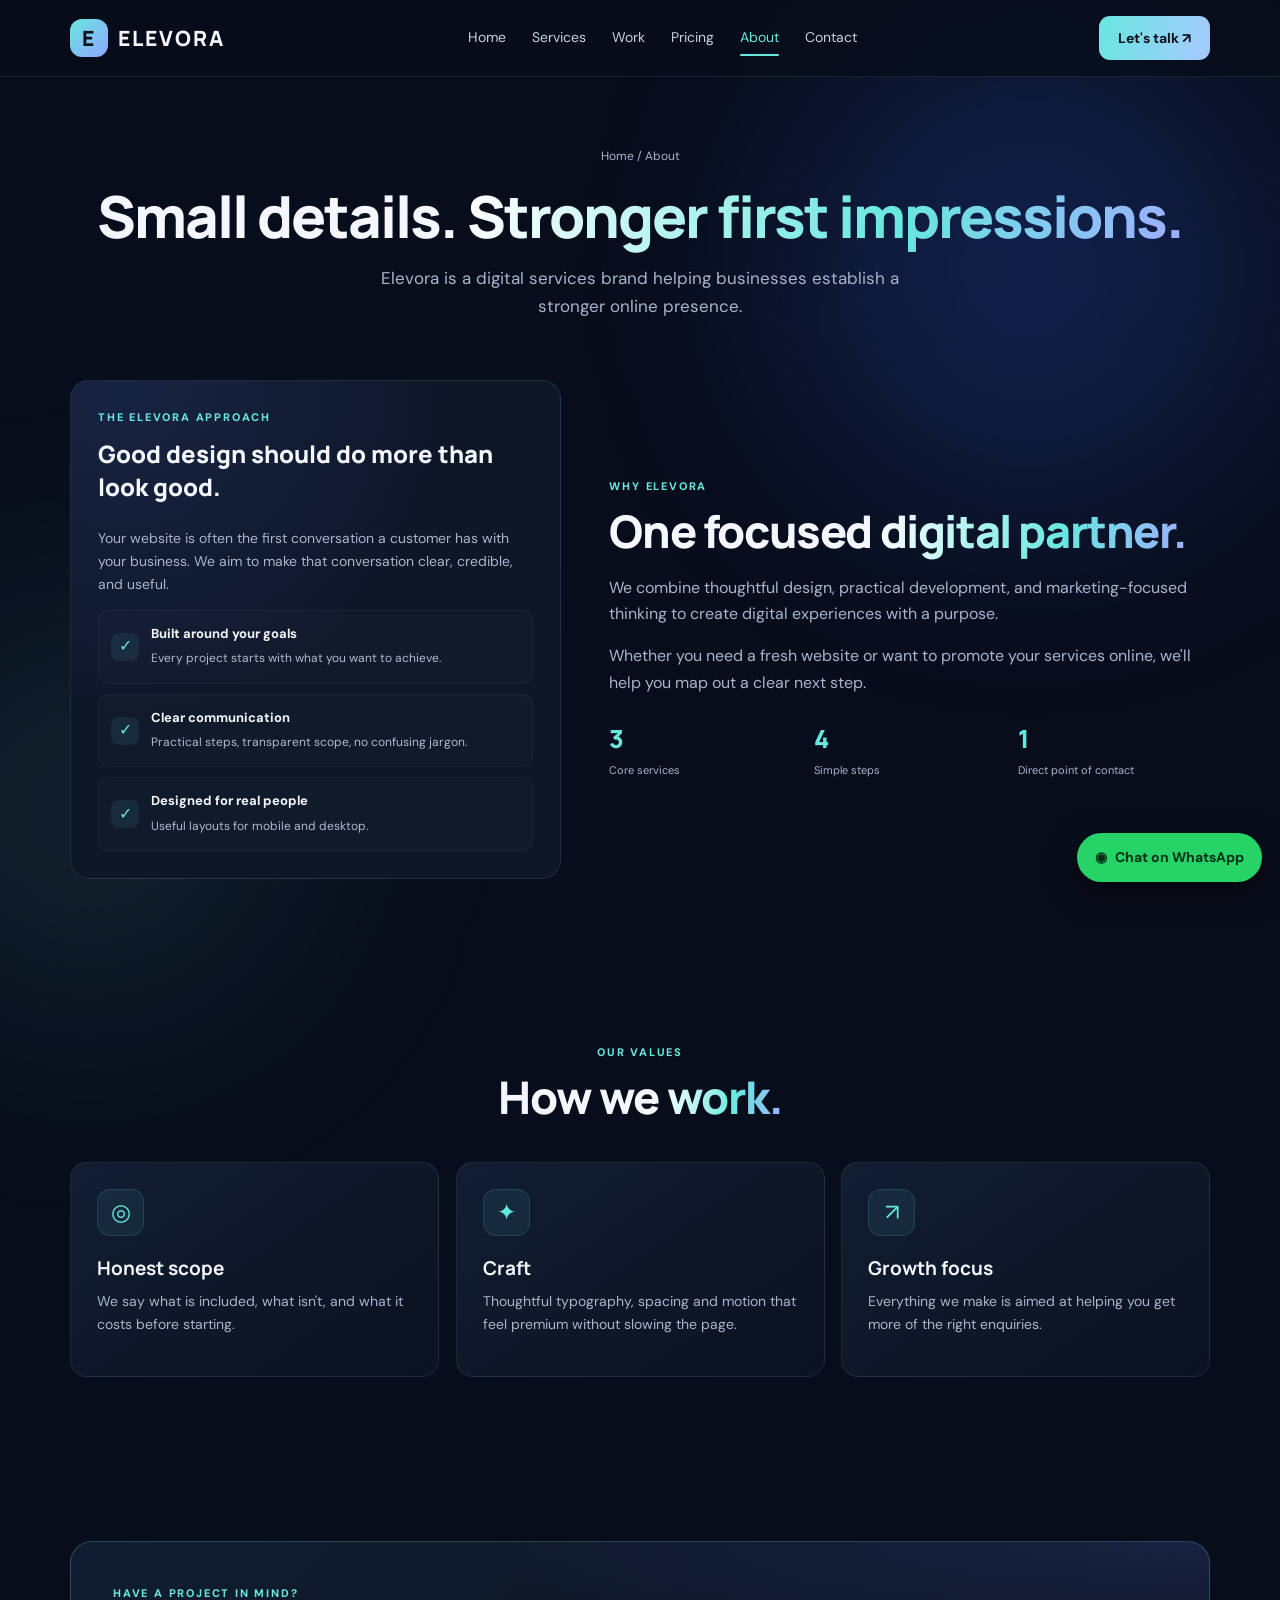
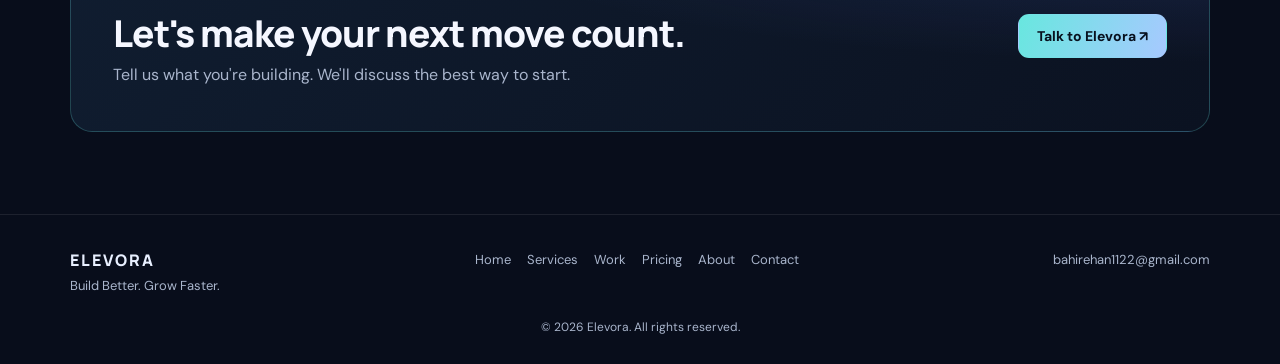
==== about.html @ 5d87586d "Add files via upload" ====
<!doctype html>
<html lang="en">
<head>
<meta charset="utf-8"><meta name="viewport" content="width=device-width,initial-scale=1"><meta name="theme-color" content="#080d1b">
<meta name="description" content="About Elevora: a focused digital partner for websites and Meta Ads.">
<title>About — Elevora</title>
<meta property="og:type" content="website"><meta property="og:title" content="About — Elevora"><meta property="og:description" content="About Elevora: a focused digital partner for websites and Meta Ads."><meta name="twitter:card" content="summary">
<link rel="icon" href="data:image/svg+xml,%3Csvg xmlns='http://www.w3.org/2000/svg' viewBox='0 0 64 64'%3E%3Crect width='64' height='64' rx='16' fill='%2368e7df'/%3E%3Ctext x='32' y='45' font-size='38' font-weight='800' text-anchor='middle' font-family='sans-serif' fill='%2307101c'%3EE%3C/text%3E%3C/svg%3E">
<script type="application/ld+json">{"@context":"https://schema.org","@type":"ProfessionalService","name":"Elevora","description":"Website development and Meta Ads for growing businesses.","email":"bahirehan1122@gmail.com","telephone":"+923397300404","areaServed":"Worldwide","serviceType":["Website development","Meta Ads management","Digital brand presence"]}</script>
<noscript><style>.reveal{opacity:1!important;transform:none!important}</style></noscript>
<link rel="preconnect" href="https://fonts.googleapis.com"><link rel="preconnect" href="https://fonts.gstatic.com" crossorigin>
<link href="https://fonts.googleapis.com/css2?family=DM+Sans:wght@400;500;600;700&family=Manrope:wght@500;600;700;800&display=swap" rel="stylesheet">
<link rel="stylesheet" href="styles.css">
</head>
<body>
<div id="progress"></div><div id="glow"></div>
<a class="skip" href="#main">Skip to content</a>
<header><div class="wrap nav"><a class="brand" href="index.html"><span class="mark">E</span>ELEVORA</a><nav class="links" id="navLinks" aria-label="Main"><a href="index.html">Home</a><a href="services.html">Services</a><a href="work.html">Work</a><a href="pricing.html">Pricing</a><a href="about.html" class="active" aria-current="page">About</a><a href="contact.html">Contact</a></nav><a class="btn primary" href="contact.html">Let's talk ↗</a><button class="menu" id="menuBtn" aria-label="Toggle navigation" aria-expanded="false">☰</button></div></header>
<main id="main">

<section class="page-hero"><div class="wrap"><div class="crumbs"><a href="index.html">Home</a> / About</div><h1>Small details. <span class="grad">Stronger first impressions.</span></h1><p class="lead">Elevora is a digital services brand helping businesses establish a stronger online presence.</p></div></section>
<section style="padding-top:30px"><div class="wrap about-grid"><div class="panel reveal"><div class="kicker">The Elevora approach</div><h3>Good design should do more than look good.</h3><p>Your website is often the first conversation a customer has with your business. We aim to make that conversation clear, credible, and useful.</p>
<div class="principle"><span class="tick" aria-hidden="true">✓</span><div><b>Built around your goals</b><small>Every project starts with what you want to achieve.</small></div></div>
<div class="principle"><span class="tick" aria-hidden="true">✓</span><div><b>Clear communication</b><small>Practical steps, transparent scope, no confusing jargon.</small></div></div>
<div class="principle"><span class="tick" aria-hidden="true">✓</span><div><b>Designed for real people</b><small>Useful layouts for mobile and desktop.</small></div></div></div>
<div class="about-copy reveal"><div class="kicker">Why Elevora</div><h2>One focused <span class="grad">digital partner.</span></h2><p>We combine thoughtful design, practical development, and marketing-focused thinking to create digital experiences with a purpose.</p><p>Whether you need a fresh website or want to promote your services online, we'll help you map out a clear next step.</p>
<div class="stats"><div class="stat"><strong>3</strong><span>Core services</span></div><div class="stat"><strong>4</strong><span>Simple steps</span></div><div class="stat"><strong>1</strong><span>Direct point of contact</span></div></div></div></div></section>
<section><div class="wrap"><div class="head reveal"><div class="kicker">Our values</div><h2>How we <span class="grad">work.</span></h2></div><div class="cards">
<div class="card tilt reveal"><div class="icon" aria-hidden="true">◎</div><h3>Honest scope</h3><p>We say what is included, what isn't, and what it costs before starting.</p></div>
<div class="card tilt reveal"><div class="icon" aria-hidden="true">✦</div><h3>Craft</h3><p>Thoughtful typography, spacing and motion that feel premium without slowing the page.</p></div>
<div class="card tilt reveal"><div class="icon" aria-hidden="true">↗</div><h3>Growth focus</h3><p>Everything we make is aimed at helping you get more of the right enquiries.</p></div></div></div></section>
<section><div class="wrap"><div class="cta reveal"><div><div class="kicker">Have a project in mind?</div><h2>Let's make your next move count.</h2><p>Tell us what you're building. We'll discuss the best way to start.</p></div><a class="btn primary" href="contact.html">Talk to Elevora ↗</a></div></div></section>

</main>
<a class="wa-float" href="https://wa.me/923397300404?text=Hi%20Elevora!" target="_blank" rel="noopener" aria-label="Chat on WhatsApp"><span aria-hidden="true">◉</span><span class="t">Chat on WhatsApp</span></a>
<footer><div class="wrap"><div class="footer-row"><div><div class="footer-brand">ELEVORA</div><div>Build Better. Grow Faster.</div></div><div class="footlinks"><a href="index.html">Home</a><a href="services.html">Services</a><a href="work.html">Work</a><a href="pricing.html">Pricing</a><a href="about.html">About</a><a href="contact.html">Contact</a></div><div class="footlinks"><a href="mailto:bahirehan1122@gmail.com">bahirehan1122@gmail.com</a></div></div><div class="copy">© <span id="year"></span> Elevora. All rights reserved.</div></div></footer>
<script src="script.js"></script>
</body></html>
---- styles.css ----
:root{--bg:#080d1b;--panel:#101a2d;--text:#f5f7ff;--muted:#a9b5cc;--cyan:#68e7df;--blue:#91a5ff;--line:#ffffff16;--max:1140px}
*{box-sizing:border-box}html{scroll-behavior:smooth;scroll-padding-top:84px;overflow-x:clip}
body{margin:0;background:var(--bg);color:var(--text);font:16px/1.65 "DM Sans",sans-serif;overflow-x:hidden}
a{color:inherit;text-decoration:none}h1,h2,h3,p{margin-top:0}
.wrap{width:min(var(--max),calc(100% - 40px));margin:auto}
body:before{content:"";position:fixed;z-index:-1;top:20px;right:0;width:500px;height:500px;background:#386cff30;filter:blur(100px);border-radius:50%;max-width:100vw}
body:after{content:"";position:fixed;z-index:-1;bottom:-120px;left:-120px;width:420px;height:420px;background:#68e7df18;filter:blur(110px);border-radius:50%}
#progress{position:fixed;top:0;left:0;height:3px;width:0;background:linear-gradient(90deg,var(--cyan),var(--blue));z-index:30}
#glow{position:fixed;width:340px;height:340px;margin:-170px 0 0 -170px;border-radius:50%;background:radial-gradient(circle,#68e7df14,transparent 65%);pointer-events:none;z-index:0;left:-400px;top:-400px}
.skip{position:absolute;left:8px;top:8px;transform:translateY(-300%);z-index:40;background:var(--cyan);color:#08111e;padding:10px 14px;border-radius:8px;font-weight:700}.skip:focus{transform:none}
a:focus-visible,button:focus-visible,input:focus-visible,select:focus-visible,textarea:focus-visible,summary:focus-visible,.flip:focus-visible{outline:2px solid var(--cyan);outline-offset:3px}
header{position:sticky;top:0;z-index:20;background:#080d1bd9;backdrop-filter:blur(16px);border-bottom:1px solid var(--line)}
.nav{height:76px;display:flex;align-items:center;justify-content:space-between;gap:24px}
.brand{display:flex;align-items:center;gap:10px;font:800 21px Manrope;letter-spacing:2px}
.mark{display:grid;place-items:center;width:38px;height:38px;border-radius:12px;background:linear-gradient(135deg,var(--cyan),var(--blue));color:#07101c;font-size:21px;transition:transform .6s}
.brand:hover .mark{transform:rotateY(360deg)}
.links{display:flex;gap:26px;color:#c6d0e2;font-size:14px}.links a{position:relative}.links a:hover,.links a.active{color:var(--cyan)}
.links a.active:after{content:"";position:absolute;left:0;right:0;bottom:-6px;height:2px;background:var(--cyan);border-radius:2px}
.btn{display:inline-flex;align-items:center;justify-content:center;gap:9px;padding:12px 18px;border-radius:11px;font:700 14px "DM Sans";border:1px solid transparent;transition:.2s;cursor:pointer;color:inherit}
.primary{background:linear-gradient(110deg,var(--cyan),#a7c9ff);color:#08111e}.secondary{border-color:var(--line);background:#ffffff06}
.btn:hover{transform:translateY(-2px);box-shadow:0 10px 30px #68e7df22}
.menu{display:none;background:none;border:1px solid var(--line);border-radius:9px;color:#fff;padding:8px 12px;font-size:20px}
.eyebrow{display:inline-flex;align-items:center;gap:9px;padding:7px 12px;border:1px solid #68e7df40;border-radius:30px;background:#68e7df0b;color:#a2f5ee;text-transform:uppercase;font-size:11px;letter-spacing:1px;font-weight:700}
.dot{width:7px;height:7px;background:var(--cyan);border-radius:50%;box-shadow:0 0 12px var(--cyan)}
h1{font:800 clamp(43px,6vw,72px)/1.06 Manrope;letter-spacing:-3px;margin:22px 0}
.grad{background:linear-gradient(100deg,#fff,var(--cyan) 60%,#9daeff);-webkit-background-clip:text;background-clip:text;color:transparent}
.lead{max-width:570px;color:var(--muted);font-size:17px;margin-bottom:27px}
.actions{display:flex;flex-wrap:wrap;gap:12px}
section{padding:82px 0;position:relative;z-index:1}
.head{text-align:center;max-width:680px;margin:0 auto 38px}
.kicker{color:var(--cyan);font-size:11px;font-weight:800;letter-spacing:1.8px;text-transform:uppercase;margin-bottom:10px}
.head h2,.about-copy h2,.contact-copy h2{font:800 clamp(30px,4vw,45px)/1.16 Manrope;letter-spacing:-1.4px;margin-bottom:13px}
.head p,.about-copy p,.contact-copy p{color:var(--muted)}

/* HERO + 3D SCENE */
.hero{padding:80px 0 60px}.hero-grid{display:grid;grid-template-columns:1.05fr .95fr;align-items:center;gap:40px}
.proof{margin-top:27px;color:var(--muted);font-size:13px}.proof b{color:#fff}
.scene{position:relative;min-height:470px;display:grid;place-items:center;perspective:1200px}
.scene canvas{position:absolute;inset:0;width:100%;height:100%;opacity:.9}
.stage{position:relative;transform-style:preserve-3d;transition:transform .15s ease-out;width:min(100%,380px)}
.dash{position:relative;padding:23px;border:1px solid #ffffff22;border-radius:22px;background:linear-gradient(145deg,#172640ee,#0d1527f5);box-shadow:0 40px 90px #0009;transform:translateZ(20px)}
.dash-head{display:flex;align-items:center;justify-content:space-between;gap:10px}.sub{font-size:11px;color:#b0bbd1;text-transform:uppercase;letter-spacing:1px}
.status{color:var(--cyan);font-size:10px;padding:5px 8px;border:1px solid #68e7df35;border-radius:20px}
.metric{font:800 27px Manrope;margin-top:7px}
.chart{height:115px;display:flex;align-items:end;gap:8px;padding:0 3px 9px;margin:14px 0 18px;border-bottom:1px solid var(--line);transform-style:preserve-3d}
.bar{flex:1;border-radius:5px 5px 2px 2px;background:linear-gradient(180deg,var(--cyan),#6487ff55);transform-origin:bottom;animation:grow 1.2s cubic-bezier(.2,.8,.2,1) both;box-shadow:0 0 14px #68e7df33}
@keyframes grow{from{transform:scaleY(0)}}
.dash-foot{display:grid;grid-template-columns:1fr 1fr;gap:12px}
.mini{padding:12px;border:1px solid var(--line);border-radius:11px;background:#ffffff04}.mini span{display:block;color:#b0bbd1;font-size:11px}.mini b{font:700 16px Manrope}
.float{position:absolute;padding:12px 14px;background:#15243b;border:1px solid #ffffff20;border-radius:12px;box-shadow:0 15px 35px #0006;font-size:12px;animation:bob 5s ease-in-out infinite}
.float b{display:block;font-size:13px}.float small{color:#b0bbd1}
.f1{right:-18px;top:30px;transform:translateZ(90px)}.f2{left:-18px;bottom:30px;transform:translateZ(70px);animation-delay:-2.5s}
@keyframes bob{50%{translate:0 -10px}}
.ico{display:inline-grid;place-items:center;width:27px;height:27px;margin-right:6px;border-radius:8px;background:#68e7df1c;color:var(--cyan)}

/* CSS 3D CUBE */
.cube-wrap{perspective:900px;width:120px;height:120px;position:absolute;left:4px;top:8px;z-index:2}
.cube{position:relative;width:100%;height:100%;transform-style:preserve-3d;animation:spin 16s linear infinite}
.cube i{position:absolute;inset:0;display:grid;place-items:center;font:800 34px Manrope;font-style:normal;color:var(--cyan);border:1px solid #68e7df66;background:#68e7df12;backdrop-filter:blur(2px);box-shadow:inset 0 0 28px #68e7df22}
.cube i:nth-child(1){transform:translateZ(60px)}.cube i:nth-child(2){transform:rotateY(180deg) translateZ(60px)}.cube i:nth-child(3){transform:rotateY(90deg) translateZ(60px)}.cube i:nth-child(4){transform:rotateY(-90deg) translateZ(60px)}.cube i:nth-child(5){transform:rotateX(90deg) translateZ(60px)}.cube i:nth-child(6){transform:rotateX(-90deg) translateZ(60px)}
@keyframes spin{from{transform:rotateX(-20deg) rotateY(0)}to{transform:rotateX(-20deg) rotateY(360deg)}}
.cube.small{animation-duration:12s}

.trust{border-block:1px solid var(--line);padding:20px 0;text-align:center;color:#a9b5cc;font-size:11px;letter-spacing:1.4px;text-transform:uppercase;position:relative;z-index:1}
.trust b{color:#cdd7e9;margin:0 12px;font-weight:600}

/* CARDS + TILT */
.cards{display:grid;grid-template-columns:repeat(3,1fr);gap:17px;perspective:1200px}
.cards.two{grid-template-columns:repeat(2,1fr)}
.tilt{transform-style:preserve-3d;transition:transform .2s ease-out,border-color .2s;will-change:transform;position:relative;overflow:hidden}
.tilt .glare{position:absolute;inset:0;pointer-events:none;opacity:0;transition:opacity .2s;background:radial-gradient(circle at var(--gx,50%) var(--gy,50%),#ffffff26,transparent 45%)}
.tilt:hover .glare{opacity:1}
.card{padding:26px;border:1px solid var(--line);border-radius:17px;background:linear-gradient(145deg,#111d31,#0b1221)}
.card:hover{border-color:#68e7df50}
.card>*:not(.glare){transform:translateZ(30px)}
.icon{display:grid;place-items:center;width:47px;height:47px;margin-bottom:19px;border-radius:13px;background:#68e7df13;border:1px solid #68e7df24;color:var(--cyan);font-size:23px}
.card h3{font:700 19px Manrope;margin-bottom:9px}.card p{font-size:14px;color:var(--muted)}
.card ul{list-style:none;padding:0;margin:15px 0 0;display:grid;gap:7px;color:#c7d2e5;font-size:13px}.card li:before{content:"✓";color:var(--cyan);margin-right:9px}
.card .btn{margin-top:18px}

/* FLIP CARDS */
.steps{display:grid;grid-template-columns:repeat(4,1fr);gap:14px;perspective:1200px}
.flip{height:210px;position:relative;transform-style:preserve-3d;transition:transform .7s cubic-bezier(.2,.8,.2,1);cursor:pointer;outline-offset:4px}
.flip:hover,.flip:focus,.flip.on{transform:rotateY(180deg)}
.face{position:absolute;inset:0;padding:21px;border:1px solid var(--line);border-radius:15px;backface-visibility:hidden;-webkit-backface-visibility:hidden;background:linear-gradient(180deg,#ffffff07,#0b1221)}
.face.back{transform:rotateY(180deg);background:linear-gradient(145deg,#12304a,#0b1221);border-color:#68e7df50}
.step-num{font:800 12px Manrope;color:var(--cyan);letter-spacing:1px}
.face h3{font:700 17px Manrope;margin:13px 0 8px}.face p{color:var(--muted);font-size:13px;margin:0}
.hint{text-align:center;color:#a9b5cc;font-size:12px;margin-top:16px}

/* ABOUT */
.about-grid{display:grid;grid-template-columns:.9fr 1.1fr;gap:48px;align-items:center}
.panel{padding:27px;border:1px solid var(--line);border-radius:19px;background:radial-gradient(circle at 10% 0%,#597bff20,transparent 50%),#0e1728}
.panel h3{font:800 24px Manrope}.panel p{color:var(--muted);font-size:14px}
.principle{display:flex;gap:12px;align-items:center;padding:12px;margin-top:10px;border:1px solid #ffffff0c;border-radius:11px;background:#ffffff04}
.tick{display:grid;place-items:center;width:28px;height:28px;flex-shrink:0;background:#68e7df16;color:var(--cyan);border-radius:8px}
.principle b{display:block;font-size:13px}.principle small{color:#b0bbd1;font-size:12px}
.about-copy h2{margin:10px 0 17px}
.stats{display:grid;grid-template-columns:repeat(3,1fr);gap:12px;margin-top:25px}
.stat strong{display:block;font:800 25px Manrope;color:var(--cyan)}.stat span{color:#a9b5cc;font-size:11px}

/* CTA */
.cta{padding:42px;border:1px solid #68e7df3d;border-radius:22px;background:radial-gradient(ellipse at 100% 0%,#647cff24,transparent 45%),linear-gradient(135deg,#101d30,#0b1221);display:flex;align-items:center;justify-content:space-between;gap:25px}
.cta h2{font:800 clamp(26px,3vw,37px)/1.15 Manrope;letter-spacing:-1px;margin:0 0 8px}.cta p{color:var(--muted);margin:0}

/* PAGE HERO (inner pages) */
.page-hero{padding:70px 0 30px;text-align:center}
.page-hero h1{font-size:clamp(36px,5vw,58px);letter-spacing:-2px;margin:18px auto}.page-hero .lead{margin:0 auto}
.crumbs{font-size:12px;color:#a9b5cc}.crumbs a:hover{color:var(--cyan)}

/* SERVICE DETAIL */
.svc{display:grid;grid-template-columns:1fr 1fr;gap:44px;align-items:center;padding:36px 0}
.svc:nth-child(even) .svc-art{order:2}
.svc h2{font:800 clamp(26px,3vw,36px)/1.15 Manrope;letter-spacing:-1px}.svc p{color:var(--muted)}
.svc ul{list-style:none;padding:0;display:grid;gap:8px;color:#c7d2e5;font-size:14px}.svc li:before{content:"✓";color:var(--cyan);margin-right:10px}
.svc-art{perspective:1000px;display:grid;place-items:center;min-height:260px}
.layers{position:relative;width:240px;height:200px;transform-style:preserve-3d;transform:rotateX(55deg) rotateZ(-35deg);transition:transform .6s}
.svc-art:hover .layers{transform:rotateX(50deg) rotateZ(-20deg)}
.layers i{position:absolute;inset:0;border:1px solid #68e7df66;border-radius:14px;background:linear-gradient(135deg,#68e7df1f,#91a5ff14);box-shadow:0 20px 40px #0006;transition:transform .6s}
.layers i:nth-child(1){transform:translateZ(0)}.layers i:nth-child(2){transform:translateZ(34px)}.layers i:nth-child(3){transform:translateZ(68px)}.layers i:nth-child(4){transform:translateZ(102px);display:grid;place-items:center;font:800 40px Manrope;color:var(--cyan);font-style:normal}
.svc-art:hover .layers i:nth-child(2){transform:translateZ(50px)}.svc-art:hover .layers i:nth-child(3){transform:translateZ(100px)}.svc-art:hover .layers i:nth-child(4){transform:translateZ(150px)}

/* PRICING (no fixed prices — scope based) */
.price{padding:28px;border:1px solid var(--line);border-radius:18px;background:linear-gradient(145deg,#111d31,#0b1221)}
.price.pop{border-color:#68e7df70;box-shadow:0 0 50px #68e7df14}
.badge{display:inline-block;font-size:10px;font-weight:800;letter-spacing:1px;text-transform:uppercase;background:var(--cyan);color:#08111e;border-radius:20px;padding:4px 10px;margin-bottom:12px}
.price h3{font:800 22px Manrope;margin-bottom:6px}.price .for{color:var(--muted);font-size:14px}
.price .quote{font:800 22px Manrope;color:var(--cyan);margin:14px 0}

/* WORK / CASE PLACEHOLDERS */
.work{border:1px solid var(--line);border-radius:17px;background:#0e1728;overflow:hidden}
.shot{height:170px;display:grid;place-items:center;background:linear-gradient(135deg,#17315a,#0b1221);position:relative;transform:translateZ(20px)}
.shot:before{content:"";position:absolute;inset:18px 18px auto;height:10px;border-radius:5px;background:#ffffff1a;box-shadow:0 22px 0 -2px #ffffff10,0 44px 0 -2px #ffffff10}
.shot b{font:800 13px Manrope;letter-spacing:1px;color:var(--cyan);margin-top:70px;text-transform:uppercase}
.work .body{padding:20px;transform:translateZ(20px)}.work h3{font:700 18px Manrope;margin-bottom:6px}.work p{font-size:14px;color:var(--muted);margin:0}

/* FAQ */
.faq{max-width:760px;margin:auto;display:grid;gap:10px}
.faq details{border:1px solid var(--line);border-radius:13px;background:#ffffff04;padding:0 18px}
.faq summary{cursor:pointer;list-style:none;padding:16px 0;font:700 16px Manrope;display:flex;justify-content:space-between;gap:14px}
.faq summary::-webkit-details-marker{display:none}.faq summary:after{content:"+";color:var(--cyan);font-size:20px;line-height:1}
.faq details[open] summary:after{content:"−"}.faq p{color:var(--muted);font-size:14px;margin:0 0 16px}

/* CONTACT */
.contact-grid{display:grid;grid-template-columns:.8fr 1.2fr;gap:35px}
.contact-copy h2{margin-top:8px}.contact-links{display:grid;gap:12px;margin-top:24px}
.contact-link{display:flex;align-items:center;gap:12px;padding:13px;border:1px solid var(--line);border-radius:13px;background:#ffffff04;transition:.2s}.contact-link:hover{border-color:#68e7df50;transform:translateX(4px)}
.contact-link .icon{width:40px;height:40px;flex-shrink:0;margin:0}.contact-link small{display:block;color:#b0bbd1;font-size:11px}.contact-link b{font-size:14px;overflow-wrap:anywhere}
.form{padding:24px;border:1px solid var(--line);border-radius:18px;background:#0d1526;position:relative}
.field-grid{display:grid;grid-template-columns:1fr 1fr;gap:13px}.field{display:grid;gap:7px;margin-bottom:14px}
.field label{font-size:12px;color:#cbd5e8;font-weight:600}
.field input,.field select,.field textarea{width:100%;border:1px solid #ffffff19;background:#080f1e;color:var(--text);padding:13px;border-radius:10px;font:14px "DM Sans";outline:none}
.field input:focus,.field select:focus,.field textarea:focus{border-color:#68e7df7a}
.field textarea{min-height:115px;resize:vertical}.field select option{background:#0d1526}
.form .btn{width:100%}.note{font-size:11px;color:#a9b5cc;margin:12px 0 0}
.hp{position:absolute;top:0;left:0;width:1px;height:1px;opacity:0;pointer-events:none;border:0;padding:0}
#formStatus{font-size:13px;color:var(--cyan);margin:12px 0 0;min-height:1em}#formStatus a{text-decoration:underline}
.globe-card{position:relative;height:260px;margin-top:24px;border:1px solid var(--line);border-radius:18px;background:#0b1221;overflow:hidden}
.globe-card canvas{width:100%;height:100%}.globe-card span{position:absolute;left:14px;bottom:10px;font-size:11px;color:#a9b5cc;letter-spacing:1px;text-transform:uppercase}

footer{padding:34px 0 26px;border-top:1px solid var(--line);color:#a9b5cc;font-size:13px;position:relative;z-index:1}
.footer-row{display:flex;align-items:flex-start;justify-content:space-between;gap:24px}
.footer-brand{font:800 16px Manrope;letter-spacing:2px;color:#e8efff;margin-bottom:4px}
.footlinks{display:flex;gap:16px;flex-wrap:wrap}.footlinks a:hover{color:var(--cyan)}
.copy{text-align:center;margin-top:22px;font-size:12px}
.wa-float{position:fixed;right:18px;bottom:18px;z-index:18;display:inline-flex;align-items:center;gap:8px;padding:13px 18px;border-radius:50px;background:#25d366;color:#052e16;font-weight:700;font-size:14px;box-shadow:0 10px 30px #0008;transition:.2s}.wa-float:hover{transform:translateY(-2px)}

/* SCROLL REVEAL (3D) */
.reveal{opacity:0;transform:perspective(900px) translateY(26px) rotateX(10deg);transition:.7s cubic-bezier(.2,.8,.2,1)}
.reveal.show{opacity:1;transform:none}
.tilt.reveal.show{transition:transform .2s ease-out,border-color .2s}
noscript .reveal{opacity:1}

@media(max-width:900px){.hero-grid{grid-template-columns:1fr;gap:14px}.hero{padding-top:60px}.cards,.cards.two{grid-template-columns:1fr 1fr}.about-grid,.contact-grid,.svc{grid-template-columns:1fr}.svc:nth-child(even) .svc-art{order:0}.steps{grid-template-columns:1fr 1fr}.cta{align-items:flex-start;flex-direction:column}.links{gap:15px}}
@media(max-width:700px){.wrap{width:calc(100% - 30px)}.nav{height:68px}.brand{font-size:19px}.menu{display:block}
.links{display:none;position:absolute;top:68px;left:0;right:0;padding:12px 20px;background:#0b1222;border-bottom:1px solid var(--line);flex-direction:column;gap:0}.links.open{display:flex}.links a{padding:11px 0}.links a.active:after{display:none}
.nav>.primary{display:none}.hero h1{letter-spacing:-2px}.lead{font-size:15px}.scene{min-height:400px}.cube-wrap{width:84px;height:84px}.cube i{transform-origin:center}
.cube i:nth-child(1){transform:translateZ(42px)}.cube i:nth-child(2){transform:rotateY(180deg) translateZ(42px)}.cube i:nth-child(3){transform:rotateY(90deg) translateZ(42px)}.cube i:nth-child(4){transform:rotateY(-90deg) translateZ(42px)}.cube i:nth-child(5){transform:rotateX(90deg) translateZ(42px)}.cube i:nth-child(6){transform:rotateX(-90deg) translateZ(42px)}
.f1{right:0}.f2{left:0}section{padding:60px 0}.cards,.cards.two{grid-template-columns:1fr}.steps{grid-template-columns:1fr 1fr;gap:10px}.flip{height:230px}.stats{gap:7px}.cta{padding:27px 21px}.field-grid{grid-template-columns:1fr;gap:0}.form{padding:17px}.footer-row{flex-direction:column}.wa-float span.t{display:none}.wa-float{padding:14px}.trust b{display:inline-block;margin:5px 8px}}
@media(max-width:480px){.steps{grid-template-columns:1fr}}
@media(prefers-reduced-motion:reduce){html{scroll-behavior:auto}.reveal{opacity:1;transform:none}.cube,.float,.bar{animation:none}*{transition:none!important}}
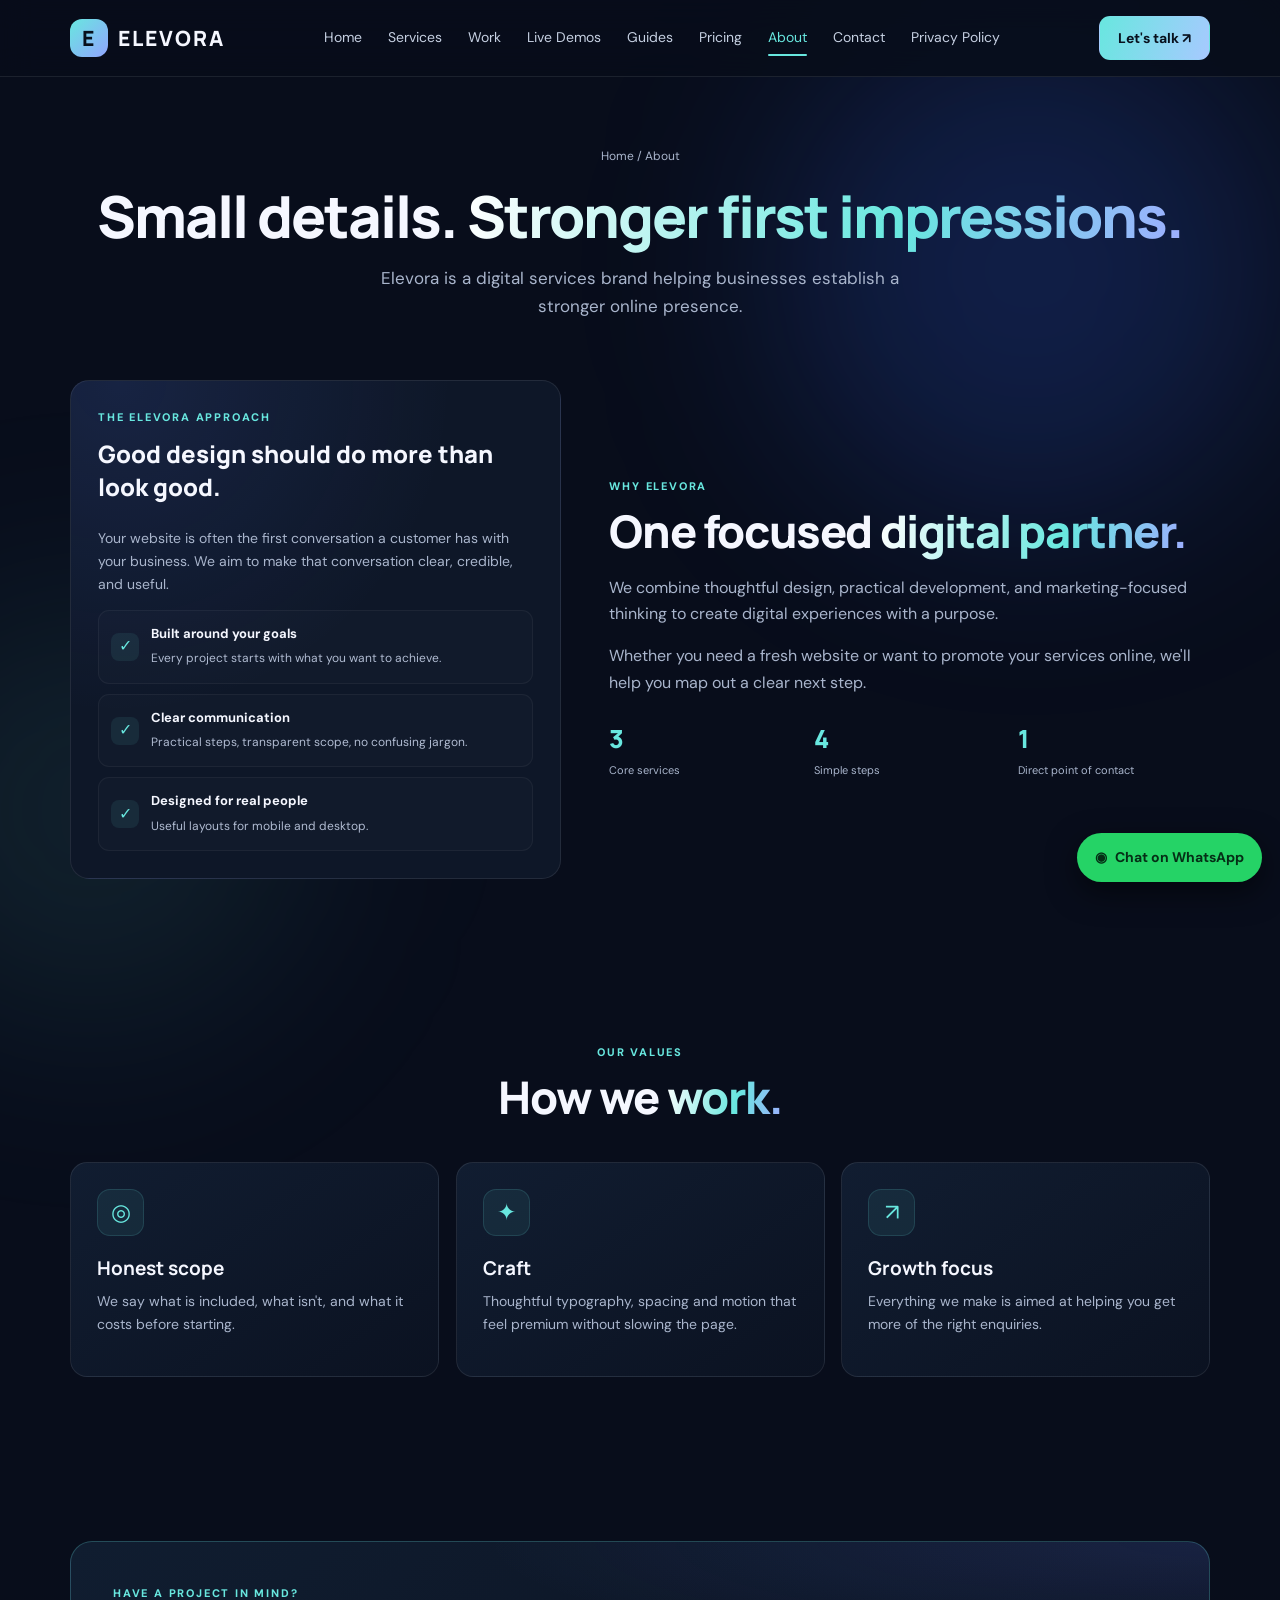
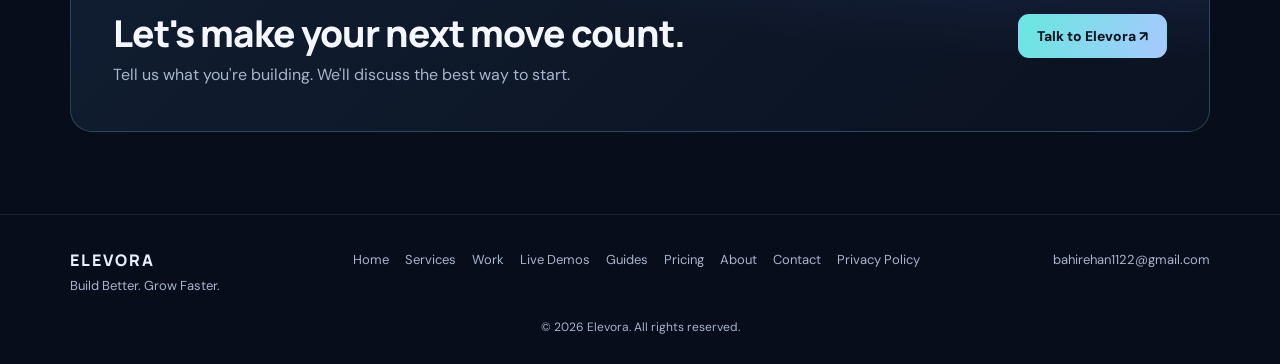
==== commit fffc4281: "Complete header and footer navigation links" ====
--- a/about.html
+++ b/about.html
@@ -15,7 +15,17 @@
 <body>
 <div id="progress"></div><div id="glow"></div>
 <a class="skip" href="#main">Skip to content</a>
-<header><div class="wrap nav"><a class="brand" href="index.html"><span class="mark">E</span>ELEVORA</a><nav class="links" id="navLinks" aria-label="Main"><a href="index.html">Home</a><a href="services.html">Services</a><a href="work.html">Work</a><a href="pricing.html">Pricing</a><a href="about.html" class="active" aria-current="page">About</a><a href="contact.html">Contact</a></nav><a class="btn primary" href="contact.html">Let's talk ↗</a><button class="menu" id="menuBtn" aria-label="Toggle navigation" aria-expanded="false">☰</button></div></header>
+<header><div class="wrap nav"><a class="brand" href="index.html"><span class="mark">E</span>ELEVORA</a><nav class="links" id="navLinks" aria-label="Main navigation">
+<a href="index.html">Home</a>
+<a href="services.html">Services</a>
+<a href="work.html">Work</a>
+<a href="demos.html">Live Demos</a>
+<a href="guides.html">Guides</a>
+<a href="pricing.html">Pricing</a>
+<a href="about.html" class="active" aria-current="page">About</a>
+<a href="contact.html">Contact</a>
+<a href="privacy-policy.html">Privacy Policy</a>
+</nav><a class="btn primary" href="contact.html">Let's talk ↗</a><button class="menu" id="menuBtn" aria-label="Toggle navigation" aria-expanded="false">☰</button></div></header>
 <main id="main">
 
 <section class="page-hero"><div class="wrap"><div class="crumbs"><a href="index.html">Home</a> / About</div><h1>Small details. <span class="grad">Stronger first impressions.</span></h1><p class="lead">Elevora is a digital services brand helping businesses establish a stronger online presence.</p></div></section>
@@ -33,6 +43,6 @@
 
 </main>
 <a class="wa-float" href="https://wa.me/923397300404?text=Hi%20Elevora!" target="_blank" rel="noopener" aria-label="Chat on WhatsApp"><span aria-hidden="true">◉</span><span class="t">Chat on WhatsApp</span></a>
-<footer><div class="wrap"><div class="footer-row"><div><div class="footer-brand">ELEVORA</div><div>Build Better. Grow Faster.</div></div><div class="footlinks"><a href="index.html">Home</a><a href="services.html">Services</a><a href="work.html">Work</a><a href="pricing.html">Pricing</a><a href="about.html">About</a><a href="contact.html">Contact</a></div><div class="footlinks"><a href="mailto:bahirehan1122@gmail.com">bahirehan1122@gmail.com</a></div></div><div class="copy">© <span id="year"></span> Elevora. All rights reserved.</div></div></footer>
+<footer><div class="wrap"><div class="footer-row"><div><div class="footer-brand">ELEVORA</div><div>Build Better. Grow Faster.</div></div><div class="footlinks"><a href="index.html">Home</a><a href="services.html">Services</a><a href="work.html">Work</a><a href="demos.html">Live Demos</a><a href="guides.html">Guides</a><a href="pricing.html">Pricing</a><a href="about.html">About</a><a href="contact.html">Contact</a><a href="privacy-policy.html">Privacy Policy</a></div><div class="footlinks"><a href="mailto:bahirehan1122@gmail.com">bahirehan1122@gmail.com</a></div></div><div class="copy">© <span id="year"></span> Elevora. All rights reserved.</div></div></footer>
 <script src="script.js"></script>
 </body></html>
